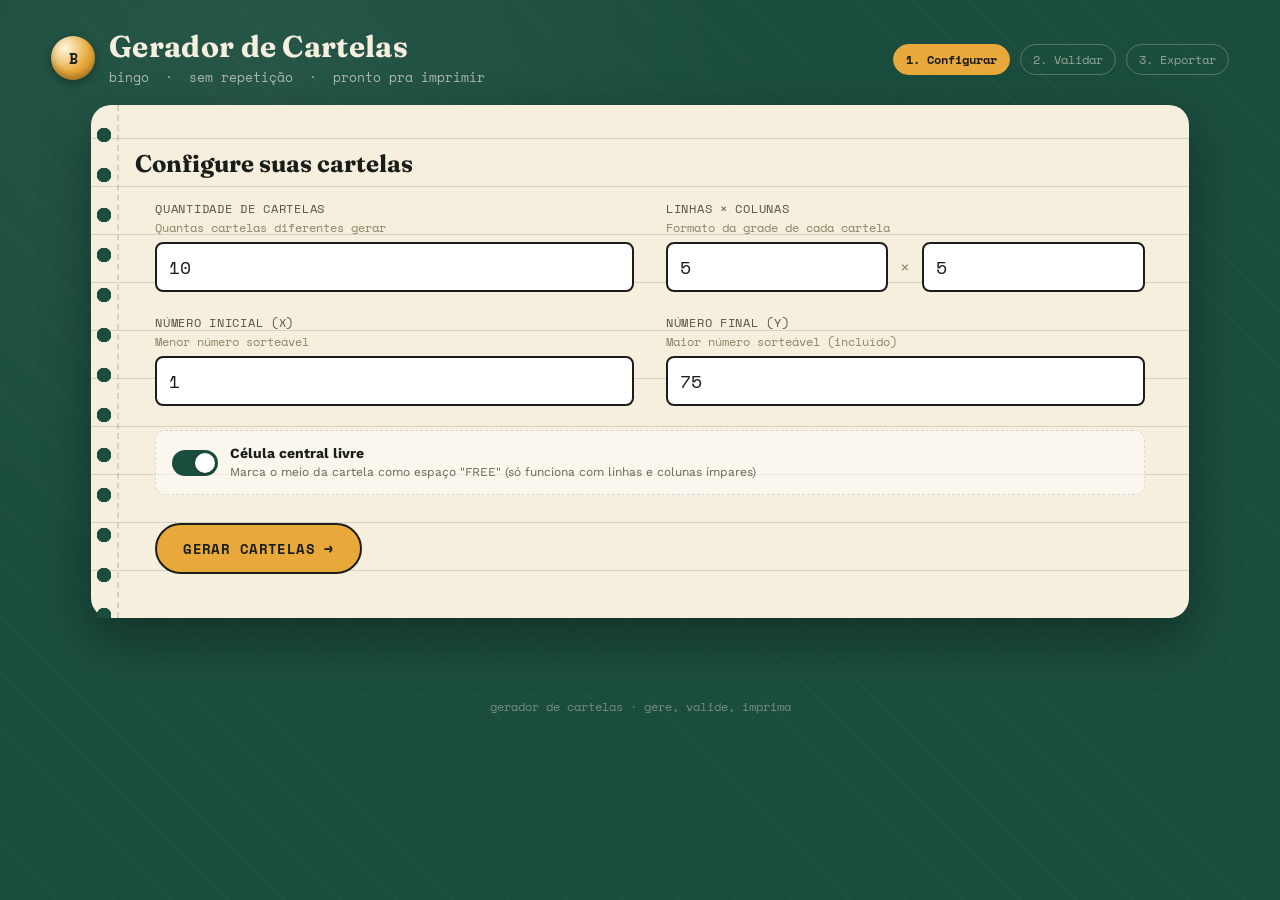
==== index.html @ a3cb7a87 "Rename geradorCartela.html to index.html" ====
<!DOCTYPE html>
<html lang="pt-BR">
<head>
<meta charset="UTF-8">
<meta name="viewport" content="width=device-width, initial-scale=1.0">
<title>Gerador de Cartelas de Bingo</title>
<link rel="preconnect" href="https://fonts.googleapis.com">
<link href="https://fonts.googleapis.com/css2?family=Fraunces:opsz,wght@9..144,500;9..144,600;9..144,700;9..144,900&family=Space+Mono:wght@400;700&family=Work+Sans:wght@400;500;600;700&display=swap" rel="stylesheet">
<style>
  :root{
    --felt: #1B4D3E;
    --felt-dark: #123A2E;
    --paper: #F7EFDD;
    --paper-dark: #EFE3C6;
    --ink: #1A1E1B;
    --gold: #E8A93A;
    --gold-dark: #C68A22;
    --red: #C1443A;
    --line: rgba(26,30,27,0.14);

    --card-bg: #FBF5E6;
    --card-border: #1A1E1B;
    --card-number: #1A1E1B;
    --card-accent: #C1443A;
    --cell-w: 56px;
    --cell-h: 56px;
    --cell-font: 20px;
    --card-radius: 14px;
  }

  *{box-sizing:border-box;}
  html,body{margin:0;padding:0;}
  body{
    background: var(--felt);
    background-image:
      radial-gradient(circle at 20% 10%, rgba(255,255,255,0.05), transparent 40%),
      repeating-linear-gradient(45deg, rgba(255,255,255,0.015) 0 2px, transparent 2px 40px);
    color: var(--ink);
    font-family: 'Work Sans', sans-serif;
    min-height:100vh;
  }

  h1,h2,h3{ font-family:'Fraunces', serif; margin:0; }

  .topbar{
    padding: 28px clamp(16px,4vw,56px) 18px;
    display:flex; align-items:baseline; justify-content:space-between; gap:16px; flex-wrap:wrap;
  }
  .brand{ display:flex; align-items:center; gap:14px; }
  .brand .ball{
    width:44px; height:44px; border-radius:50%;
    background: radial-gradient(circle at 32% 28%, #fff7e0, var(--gold) 55%, var(--gold-dark) 100%);
    box-shadow: inset 0 -4px 6px rgba(0,0,0,0.25), 0 3px 8px rgba(0,0,0,0.35);
    display:flex; align-items:center; justify-content:center;
    font-family:'Space Mono', monospace; font-weight:700; color:#1A1E1B; font-size:15px;
  }
  .brand h1{ color: var(--paper); font-size: clamp(22px,3vw,30px); font-weight:700; letter-spacing:0.3px; }
  .brand .sub{ color: rgba(247,239,221,0.65); font-size:13px; margin-top:2px; font-family:'Space Mono',monospace; }

  .steps{ display:flex; gap:10px; font-family:'Space Mono', monospace; font-size:12px; color: rgba(247,239,221,0.55); }
  .steps span{ padding:6px 12px; border:1px solid rgba(247,239,221,0.25); border-radius:20px; }
  .steps span.active{ background: var(--gold); color:#1A1E1B; border-color: var(--gold); font-weight:700; }

  main{ padding: 0 clamp(16px,4vw,56px) 60px; max-width:1200px; margin:0 auto; }

  .view{ display:none; }
  .view.active{ display:block; }

  .ticket-panel{
    background: var(--paper);
    border-radius: 20px;
    padding: clamp(20px,4vw,44px);
    box-shadow: 0 20px 50px rgba(0,0,0,0.35);
    position:relative;
    background-image: repeating-linear-gradient(0deg, transparent 0 47px, var(--line) 47px 48px);
  }
  .ticket-panel::before{
    content:"";
    position:absolute; left:0; top:0; bottom:0; width:26px;
    background-image: radial-gradient(circle at 13px 30px, var(--felt) 7px, transparent 7.5px);
    background-size: 26px 40px;
    background-repeat: repeat-y;
    border-right: 2px dashed var(--line);
  }
  .form-grid{
    display:grid; grid-template-columns: repeat(2, 1fr); gap: 22px 32px;
    margin-top: 22px; margin-left: 20px;
  }
  .field{ display:flex; flex-direction:column; gap:6px; }
  .field.full{ grid-column: 1 / -1; }
  label{ font-family:'Space Mono', monospace; font-size:12px; text-transform:uppercase; letter-spacing:0.06em; color: #55523f; }
  label .hint{ text-transform:none; letter-spacing:0; display:block; font-size:12px; color:#8a8564; margin-top:2px; }
  input[type=number]{
    font-family:'Space Mono', monospace; font-size:18px; padding:10px 12px;
    border: 2px solid var(--ink); border-radius:8px; background:#fff; color:var(--ink);
    width:100%;
  }
  input[type=number]:focus{ outline:3px solid var(--gold); outline-offset:1px; }
  .range-row{ display:flex; align-items:center; gap:12px; }
  .range-row input{ flex:1; }
  .range-row span{ font-family:'Space Mono', monospace; color:#8a8564; }

  .toggle-row{
    display:flex; align-items:center; gap:12px; margin-left:20px; margin-top:24px;
    padding: 14px 16px; background: rgba(255,255,255,0.5); border:1px dashed var(--line); border-radius:10px;
  }
  .switch{ position:relative; width:46px; height:26px; flex:none; }
  .switch input{ opacity:0; width:0; height:0; }
  .slider-toggle{
    position:absolute; inset:0; background:#cfc7a8; border-radius:20px; cursor:pointer; transition:.2s;
  }
  .slider-toggle::before{
    content:""; position:absolute; width:20px; height:20px; left:3px; top:3px; background:#fff; border-radius:50%; transition:.2s;
    box-shadow:0 1px 3px rgba(0,0,0,0.3);
  }
  .switch input:checked + .slider-toggle{ background: var(--felt); }
  .switch input:checked + .slider-toggle::before{ transform: translateX(20px); }
  .toggle-row .txt strong{ display:block; font-size:14px; }
  .toggle-row .txt span{ font-size:12px; color:#6b6850; }

  .msg{ margin: 18px 20px 0; padding:12px 14px; border-radius:8px; font-size:14px; font-family:'Space Mono',monospace; display:none; }
  .msg.error{ background: rgba(193,68,58,0.12); border:1px solid var(--red); color:#7a2b24; display:block; }
  .msg.warn{ background: rgba(232,169,58,0.16); border:1px solid var(--gold-dark); color:#6b4c0c; display:block; }

  .btn{
    font-family:'Space Mono', monospace; font-weight:700; font-size:14px; letter-spacing:0.03em;
    padding: 13px 26px; border-radius: 999px; border: 2px solid var(--ink); cursor:pointer;
    background: var(--gold); color:#1A1E1B; transition: transform .12s ease, box-shadow .12s ease;
    text-transform:uppercase;
  }
  .btn:hover{ transform: translateY(-2px); box-shadow: 0 6px 14px rgba(0,0,0,0.25); }
  .btn:active{ transform: translateY(0); }
  .btn.secondary{ background: transparent; color: var(--paper); border-color: rgba(247,239,221,0.5); }
  .btn.secondary:hover{ background: rgba(247,239,221,0.08); }
  .btn.ghost{ background:#fff; }
  .btn:disabled{ opacity:.45; cursor:not-allowed; transform:none; box-shadow:none; }

  .actions{ margin: 28px 20px 0; display:flex; gap:14px; flex-wrap:wrap; align-items:center; }

  .layout{ display:grid; grid-template-columns: 300px 1fr; gap:28px; align-items:start; }
  @media (max-width: 880px){ .layout{ grid-template-columns: 1fr; } }

  .control-panel{
    background: var(--paper); border-radius:16px; padding:20px; position:sticky; top:20px;
    box-shadow: 0 14px 34px rgba(0,0,0,0.3);
  }
  .control-panel h3{ font-size:17px; margin-bottom:14px; }
  .ctrl{ margin-bottom:16px; }
  .ctrl label{ display:flex; justify-content:space-between; margin-bottom:6px; }
  .ctrl input[type=range]{ width:100%; accent-color: var(--felt); }
  .ctrl input[type=color]{ width:100%; height:36px; border:2px solid var(--ink); border-radius:8px; padding:2px; background:#fff; cursor:pointer; }
  .ctrl .val{ font-family:'Space Mono',monospace; color:#8a8564; }
  .control-panel .divider{ height:1px; background: var(--line); margin: 18px 0; }
  .control-panel .btn{ width:100%; margin-top:6px; }
  .swatches{ display:flex; gap:8px; margin-top:8px; flex-wrap:wrap;}
  .swatch{ width:26px; height:26px; border-radius:50%; border:2px solid var(--ink); cursor:pointer; }

  .cards-wrap{ }
  .cards-toolbar{ display:flex; justify-content:space-between; align-items:center; margin-bottom:16px; flex-wrap:wrap; gap:10px; }
  .cards-toolbar .count{ color: var(--paper); font-family:'Space Mono', monospace; font-size:13px; }
  .cards-grid{
    display:grid; grid-template-columns: repeat(auto-fill, minmax(280px,1fr)); gap:22px;
  }

  .bingo-card{
    background: var(--card-bg);
    border: 3px solid var(--card-border);
    border-radius: var(--card-radius);
    padding: 14px 14px 16px;
    position:relative;
    box-shadow: 0 10px 22px rgba(0,0,0,0.28);
  }
  .bingo-card .card-head{
    display:flex; justify-content:space-between; align-items:center; margin-bottom:10px;
    border-bottom: 2px dashed var(--card-border); padding-bottom:8px;
  }
  .bingo-card .card-title{ font-family:'Fraunces',serif; font-weight:700; font-size:18px; color: var(--card-accent); letter-spacing:0.5px; }
  .bingo-card .card-num{ font-family:'Space Mono',monospace; font-size:11px; color: var(--card-number); opacity:0.6; }
  .bingo-grid{ display:grid; gap:6px; justify-content:center; }
  .bingo-cell{
    width: var(--cell-w); height: var(--cell-h);
    display:flex; align-items:center; justify-content:center;
    font-family:'Space Mono', monospace; font-weight:700; font-size: var(--cell-font);
    color: var(--card-number);
    background: rgba(255,255,255,0.5);
    border: 1.5px solid var(--card-border);
    border-radius: 6px;
  }
  .bingo-cell.free{ background: var(--card-accent); color:#fff; font-size: calc(var(--cell-font) * 0.6); }

  .dup-banner{
    margin-bottom:16px; padding:12px 16px; border-radius:10px; background: rgba(232,169,58,0.9);
    color:#1A1E1B; font-family:'Space Mono',monospace; font-size:13px; display:none;
  }

  .export-info{ background: var(--paper); border-radius:16px; padding:24px 26px; margin-bottom:24px; box-shadow: 0 14px 34px rgba(0,0,0,0.3); }
  .export-info p{ margin: 8px 0; line-height:1.55; }
  .export-info .steps-list{ font-family:'Space Mono',monospace; font-size:13px; background:#fff; border-radius:10px; padding:14px 18px; margin-top:12px; }
  .export-info .steps-list li{ margin-bottom:6px; }

  select.pp{
    font-family:'Space Mono',monospace; font-size:13px; padding:8px 10px; border-radius:8px; border:2px solid var(--ink); background:#fff;
  }

  footer{ text-align:center; padding: 20px; color: rgba(247,239,221,0.4); font-family:'Space Mono',monospace; font-size:12px; }

  @media print{
    body{ background:#fff; }
    .no-print{ display:none !important; }
    .topbar, .control-panel, .export-info, .cards-toolbar, .dup-banner, footer{ display:none !important; }
    main{ padding:0; max-width:none; }
    .cards-grid{
      display:grid;
      grid-template-columns: repeat(var(--print-cols, 2), 1fr);
      gap: 14px;
    }
    .bingo-card{ box-shadow:none; break-inside: avoid; page-break-inside: avoid; }
    /* ↓↓↓ CORREÇÃO PRINCIPAL: permite que a view com print-active apareça na impressão */
    .view{ display:none !important; }
    .view.print-active{ display:block !important; }
  }
</style>
</head>
<body>

<div class="topbar no-print">
  <div class="brand">
    <div class="ball">B</div>
    <div>
      <h1>Gerador de Cartelas</h1>
      <div class="sub">bingo &nbsp;·&nbsp; sem repetição &nbsp;·&nbsp; pronto pra imprimir</div>
    </div>
  </div>
  <div class="steps">
    <span id="stepTag1" class="active">1. Configurar</span>
    <span id="stepTag2">2. Validar</span>
    <span id="stepTag3">3. Exportar</span>
  </div>
</div>

<main>

  <section id="view1" class="view active">
    <div class="ticket-panel">
      <h2>Configure suas cartelas</h2>
      <div class="form-grid">
        <div class="field">
          <label>Quantidade de cartelas
            <span class="hint">Quantas cartelas diferentes gerar</span>
          </label>
          <input type="number" id="qtdCartelas" min="1" value="10">
        </div>

        <div class="field">
          <label>Linhas × Colunas
            <span class="hint">Formato da grade de cada cartela</span>
          </label>
          <div class="range-row">
            <input type="number" id="linhas" min="1" value="5">
            <span>×</span>
            <input type="number" id="colunas" min="1" value="5">
          </div>
        </div>

        <div class="field">
          <label>Número inicial (X)
            <span class="hint">Menor número sorteável</span>
          </label>
          <input type="number" id="numMin" value="1">
        </div>

        <div class="field">
          <label>Número final (Y)
            <span class="hint">Maior número sorteável (incluído)</span>
          </label>
          <input type="number" id="numMax" value="75">
        </div>
      </div>

      <div class="toggle-row">
        <label class="switch">
          <input type="checkbox" id="centroLivre" checked>
          <span class="slider-toggle"></span>
        </label>
        <div class="txt">
          <strong>Célula central livre</strong>
          <span>Marca o meio da cartela como espaço "FREE" (só funciona com linhas e colunas ímpares)</span>
        </div>
      </div>

      <div id="msgBox" class="msg"></div>

      <div class="actions">
        <button class="btn" id="btnGerar">Gerar cartelas →</button>
      </div>
    </div>
  </section>

  <section id="view2" class="view">
    <div class="dup-banner" id="dupBanner"></div>
    <div class="layout">
      <aside class="control-panel no-print">
        <h3>Ajustar aparência</h3>

        <div class="ctrl">
          <label>Cor de fundo <span class="val" id="vBg"></span></label>
          <input type="color" id="cBg" value="#fbf5e6">
        </div>
        <div class="ctrl">
          <label>Cor da borda / números <span class="val" id="vBorder"></span></label>
          <input type="color" id="cBorder" value="#1a1e1b">
        </div>
        <div class="ctrl">
          <label>Cor de destaque (título / free) <span class="val" id="vAccent"></span></label>
          <input type="color" id="cAccent" value="#c1443a">
        </div>

        <div class="divider"></div>

        <div class="ctrl">
          <label>Largura da célula <span class="val" id="vCellW">56px</span></label>
          <input type="range" id="cellW" min="30" max="90" value="56">
        </div>
        <div class="ctrl">
          <label>Altura da célula <span class="val" id="vCellH">56px</span></label>
          <input type="range" id="cellH" min="30" max="90" value="56">
        </div>
        <div class="ctrl">
          <label>Tamanho da fonte <span class="val" id="vFont">20px</span></label>
          <input type="range" id="cellFont" min="10" max="36" value="20">
        </div>
        <div class="ctrl">
          <label>Arredondamento da cartela <span class="val" id="vRadius">14px</span></label>
          <input type="range" id="cardRadius" min="0" max="30" value="14">
        </div>

        <div class="divider"></div>
        <button class="btn secondary" id="btnVoltar" style="width:100%;">← Voltar e reconfigurar</button>
        <button class="btn ghost" id="btnIrExportar" style="width:100%; margin-top:10px;">Ir para exportação →</button>
      </aside>

      <div class="cards-wrap">
        <div class="cards-toolbar">
          <div class="count" id="cardsCount"></div>
        </div>
        <div class="cards-grid" id="cardsGrid"></div>
      </div>
    </div>
  </section>

  <section id="view3" class="view">
    <div class="export-info no-print">
      <h2>Exportar em PDF</h2>
      <p>As cartelas abaixo já estão formatadas para impressão. Escolha quantas cartelas por linha na
      página impressa e clique em <strong>Imprimir / Salvar PDF</strong> — isso abre a caixa de impressão do
      navegador, onde você escolhe "Salvar como PDF" no destino.</p>
      <div style="display:flex; gap:16px; align-items:center; flex-wrap:wrap; margin-top:14px;">
        <label style="font-family:'Space Mono',monospace; font-size:13px;">Cartelas por linha na página:
          <select class="pp" id="printCols">
            <option value="1">1</option>
            <option value="2" selected>2</option>
            <option value="3">3</option>
            <option value="4">4</option>
          </select>
        </label>
        <button class="btn" id="btnImprimir">🖨 Imprimir / Salvar PDF</button>
        <button class="btn secondary" id="btnVoltar2">← Voltar para validação</button>
      </div>
      <ol class="steps-list">
        <li>Clique em "Imprimir / Salvar PDF".</li>
        <li>Na janela de impressão, selecione o destino "Salvar como PDF".</li>
        <li>Confirme e escolha onde salvar o arquivo.</li>
      </ol>
    </div>
    <div class="cards-grid" id="cardsGridPrint"></div>
  </section>

</main>

<footer class="no-print">gerador de cartelas · gere, valide, imprima</footer>

<script>
(function(){
  "use strict";

  const el = id => document.getElementById(id);

  const view1 = el('view1'), view2 = el('view2'), view3 = el('view3');
  const stepTag1 = el('stepTag1'), stepTag2 = el('stepTag2'), stepTag3 = el('stepTag3');

  let state = {
    cards: [],
    rows: 5,
    cols: 5,
    freeCenter: true
  };

  function showView(n){
    // Remove classes de todas as views e steps
    [view1, view2, view3].forEach(v => {
      v.classList.remove('active', 'print-active');
    });
    [stepTag1, stepTag2, stepTag3].forEach(s => s.classList.remove('active'));

    if(n === 1) {
      view1.classList.add('active');
      stepTag1.classList.add('active');
    }
    if(n === 2) {
      view2.classList.add('active');
      stepTag2.classList.add('active');
    }
    if(n === 3) {
      view3.classList.add('active');
      view3.classList.add('print-active');  // ← CORREÇÃO: agora a view3 aparece na impressão
      stepTag3.classList.add('active');
    }
  }

  function showMsg(text, type){
    const box = el('msgBox');
    box.textContent = text;
    box.className = 'msg ' + type;
  }
  function clearMsg(){
    const box = el('msgBox');
    box.textContent = '';
    box.className = 'msg';
  }

  function nCr(n,r){
    if(r<0 || r>n) return 0;
    r = Math.min(r, n-r);
    let result = 1;
    for(let i=0;i<r;i++){
      result *= (n-i)/(i+1);
      if(result > 1e15) return 1e15;
    }
    return result;
  }

  function computeBands(min, max, cols){
    const total = max - min + 1;
    const base = Math.floor(total/cols);
    const extra = total % cols;
    const bands = [];
    let start = min;
    for(let i=0;i<cols;i++){
      const size = base + (i < extra ? 1 : 0);
      bands.push({min:start, max:start+size-1, size});
      start += size;
    }
    return bands;
  }

  function shuffle(arr){
    for(let i=arr.length-1;i>0;i--){
      const j = Math.floor(Math.random()*(i+1));
      [arr[i],arr[j]] = [arr[j],arr[i]];
    }
    return arr;
  }

  function pickRandom(min,max,count){
    const pool = [];
    for(let v=min; v<=max; v++) pool.push(v);
    shuffle(pool);
    return pool.slice(0,count);
  }

  function isSequential(flatNumbers){
    if(flatNumbers.length < 3) return false;
    let asc = true, desc = true;
    for(let i=1;i<flatNumbers.length;i++){
      if(flatNumbers[i] !== flatNumbers[i-1]+1) asc = false;
      if(flatNumbers[i] !== flatNumbers[i-1]-1) desc = false;
    }
    return asc || desc;
  }

  function cardFingerprint(grid){
    return grid.map(row => row.map(c => c.free ? 'F' : c.n).join(',')).join('|');
  }

  function generateCards(qtd, rows, cols, min, max, freeCenter){
    const total = max - min + 1;
    const hasCenter = freeCenter && rows % 2 === 1 && cols % 2 === 1;
    const centerRow = Math.floor(rows/2), centerCol = Math.floor(cols/2);

    const bands = computeBands(min, max, cols);

    for(let c=0;c<cols;c++){
      const needed = rows - ((hasCenter && c===centerCol) ? 1 : 0);
      if(bands[c].size < needed){
        return { error: `A faixa de números é pequena demais: a coluna ${c+1} precisa de ${needed} número(s) únicos, mas só tem ${bands[c].size} disponível(is) (de ${bands[c].min} a ${bands[c].max}). Aumente o intervalo X–Y ou reduza linhas/colunas.` };
      }
    }

    let estimate = 1;
    for(let c=0;c<cols;c++){
      const needed = rows - ((hasCenter && c===centerCol) ? 1 : 0);
      estimate *= nCr(bands[c].size, needed);
      if(estimate > 1e12){ estimate = 1e12; break; }
    }

    const fingerprints = new Set();
    const cards = [];
    const MAX_ATTEMPTS_PER_CARD = 500;

    for(let i=0;i<qtd;i++){
      let placed = false;
      for(let attempt=0; attempt<MAX_ATTEMPTS_PER_CARD && !placed; attempt++){
        const colValues = [];
        for(let c=0;c<cols;c++){
          const needed = rows - ((hasCenter && c===centerCol) ? 1 : 0);
          let vals = pickRandom(bands[c].min, bands[c].max, needed);
          vals = shuffle(vals);
          colValues.push(vals);
        }

        const grid = [];
        for(let r=0;r<rows;r++){
          const row = [];
          for(let c=0;c<cols;c++){
            if(hasCenter && r===centerRow && c===centerCol){
              row.push({free:true});
            } else {
              const idx = (hasCenter && c===centerCol && r>centerRow) ? r-1 : r;
              row.push({n: colValues[c][idx], free:false});
            }
          }
          grid.push(row);
        }

        const flat = [];
        grid.forEach(row => row.forEach(cell => { if(!cell.free) flat.push(cell.n); }));

        if(isSequential(flat)) continue;

        const fp = cardFingerprint(grid);
        if(fingerprints.has(fp)) continue;

        fingerprints.add(fp);
        cards.push(grid);
        placed = true;
      }
      if(!placed){
        return {
          error: `Só foi possível gerar ${cards.length} cartela(s) únicas e sem sequência de ${qtd} pedidas. A combinação de intervalo de números e tamanho da cartela não comporta tantas cartelas diferentes. Tente aumentar o intervalo X–Y, reduzir a quantidade de cartelas, ou reduzir o tamanho da grade.`,
          partial: cards
        };
      }
    }

    return { cards, estimate };
  }

  el('btnGerar').addEventListener('click', () => {
    clearMsg();
    const qtd = parseInt(el('qtdCartelas').value, 10);
    const rows = parseInt(el('linhas').value, 10);
    const cols = parseInt(el('colunas').value, 10);
    const min = parseInt(el('numMin').value, 10);
    const max = parseInt(el('numMax').value, 10);
    const freeCenter = el('centroLivre').checked;

    if(!qtd || qtd < 1){ showMsg('Informe uma quantidade de cartelas válida (mínimo 1).', 'error'); return; }
    if(!rows || rows < 1 || !cols || cols < 1){ showMsg('Informe linhas e colunas válidas (mínimo 1).', 'error'); return; }
    if(isNaN(min) || isNaN(max) || max <= min){ showMsg('O número final (Y) precisa ser maior que o número inicial (X).', 'error'); return; }
    if((max - min + 1) < rows*cols){ showMsg(`O intervalo de ${min} a ${max} tem apenas ${max-min+1} números, mas cada cartela precisa de até ${rows*cols} números. Aumente o intervalo.`, 'error'); return; }

    const result = generateCards(qtd, rows, cols, min, max, freeCenter);

    if(result.error && (!result.partial || result.partial.length===0)){
      showMsg(result.error, 'error');
      return;
    }
    if(result.error && result.partial){
      showMsg(result.error, 'warn');
      state.cards = result.partial;
    } else {
      state.cards = result.cards;
    }
    state.rows = rows; state.cols = cols; state.freeCenter = freeCenter && rows%2===1 && cols%2===1;

    renderCards();
    showView(2);
  });

  function buildCardHTML(grid, index){
    const rows = grid.length, cols = grid[0].length;
    let cellsHTML = '';
    grid.forEach(row => row.forEach(cell => {
      if(cell.free){
        cellsHTML += `<div class="bingo-cell free">FREE</div>`;
      } else {
        cellsHTML += `<div class="bingo-cell">${cell.n}</div>`;
      }
    }));
    return `
      <div class="bingo-card">
        <div class="card-head">
          <div class="card-title">BINGO</div>
          <div class="card-num">Nº ${String(index+1).padStart(3,'0')}</div>
        </div>
        <div class="bingo-grid" style="grid-template-columns: repeat(${cols}, var(--cell-w));">
          ${cellsHTML}
        </div>
      </div>`;
  }

  function renderCards(){
    const gridEl = el('cardsGrid');
    const gridPrintEl = el('cardsGridPrint');
    let html = '';
    state.cards.forEach((grid, i) => { html += buildCardHTML(grid, i); });
    gridEl.innerHTML = html;
    gridPrintEl.innerHTML = html;
    el('cardsCount').textContent = `${state.cards.length} cartela(s) geradas · ${state.rows}×${state.cols} · ${state.freeCenter ? 'com' : 'sem'} espaço livre central`;
    el('dupBanner').style.display = 'none';
  }

  function applyStyles(){
    const root = document.documentElement.style;
    root.setProperty('--card-bg', el('cBg').value);
    root.setProperty('--card-border', el('cBorder').value);
    root.setProperty('--card-number', el('cBorder').value);
    root.setProperty('--card-accent', el('cAccent').value);
    root.setProperty('--cell-w', el('cellW').value + 'px');
    root.setProperty('--cell-h', el('cellH').value + 'px');
    root.setProperty('--cell-font', el('cellFont').value + 'px');
    root.setProperty('--card-radius', el('cardRadius').value + 'px');

    el('vBg').textContent = el('cBg').value;
    el('vBorder').textContent = el('cBorder').value;
    el('vAccent').textContent = el('cAccent').value;
    el('vCellW').textContent = el('cellW').value + 'px';
    el('vCellH').textContent = el('cellH').value + 'px';
    el('vFont').textContent = el('cellFont').value + 'px';
    el('vRadius').textContent = el('cardRadius').value + 'px';
  }
  ['cBg','cBorder','cAccent','cellW','cellH','cellFont','cardRadius'].forEach(id=>{
    el(id).addEventListener('input', applyStyles);
  });
  applyStyles();

  el('btnVoltar').addEventListener('click', () => showView(1));
  el('btnVoltar2').addEventListener('click', () => showView(2));
  el('btnIrExportar').addEventListener('click', () => showView(3));

  el('printCols').addEventListener('change', () => {
    document.documentElement.style.setProperty('--print-cols', el('printCols').value);
  });
  document.documentElement.style.setProperty('--print-cols', el('printCols').value);

  el('btnImprimir').addEventListener('click', () => {
    window.print();
  });

})();
</script>
</body>
</html>
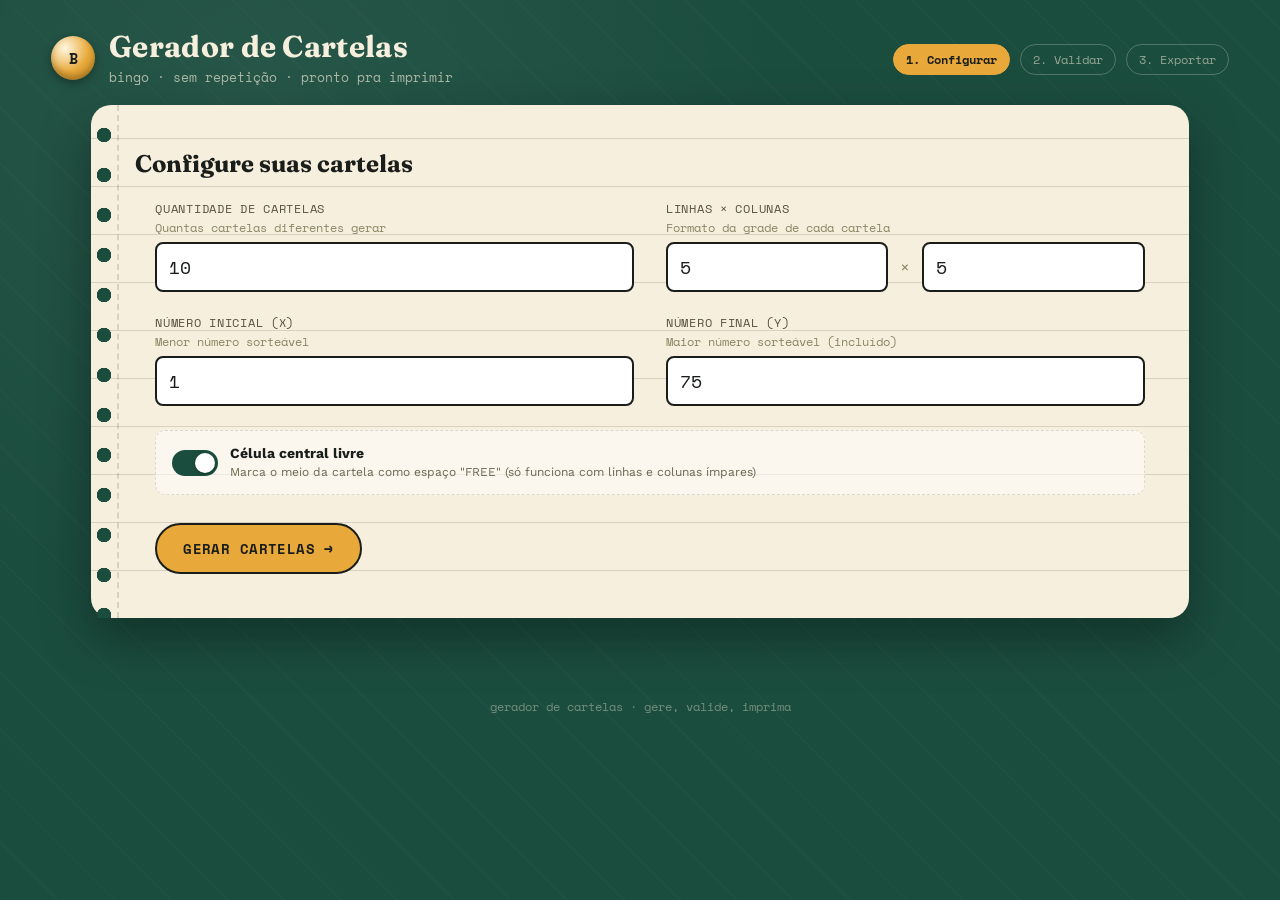
==== commit d4c9c112: "Add files via upload" ====
--- a/index.html
+++ b/index.html
@@ -1,663 +1,187 @@
 <!DOCTYPE html>
 <html lang="pt-BR">
+
 <head>
-<meta charset="UTF-8">
-<meta name="viewport" content="width=device-width, initial-scale=1.0">
-<title>Gerador de Cartelas de Bingo</title>
-<link rel="preconnect" href="https://fonts.googleapis.com">
-<link href="https://fonts.googleapis.com/css2?family=Fraunces:opsz,wght@9..144,500;9..144,600;9..144,700;9..144,900&family=Space+Mono:wght@400;700&family=Work+Sans:wght@400;500;600;700&display=swap" rel="stylesheet">
-<style>
-  :root{
-    --felt: #1B4D3E;
-    --felt-dark: #123A2E;
-    --paper: #F7EFDD;
-    --paper-dark: #EFE3C6;
-    --ink: #1A1E1B;
-    --gold: #E8A93A;
-    --gold-dark: #C68A22;
-    --red: #C1443A;
-    --line: rgba(26,30,27,0.14);
+  <meta charset="UTF-8">
+  <meta name="viewport" content="width=device-width, initial-scale=1.0">
+  <title>Gerador de Cartelas de Bingo</title>
+  <link rel="preconnect" href="https://fonts.googleapis.com">
+  <link
+    href="https://fonts.googleapis.com/css2?family=Fraunces:opsz,wght@9..144,500;9..144,600;9..144,700;9..144,900&family=Space+Mono:wght@400;700&family=Work+Sans:wght@400;500;600;700&display=swap"
+    rel="stylesheet">
+  <link rel="stylesheet" href="styles.css">
+</head>
 
-    --card-bg: #FBF5E6;
-    --card-border: #1A1E1B;
-    --card-number: #1A1E1B;
-    --card-accent: #C1443A;
-    --cell-w: 56px;
-    --cell-h: 56px;
-    --cell-font: 20px;
-    --card-radius: 14px;
-  }
-
-  *{box-sizing:border-box;}
-  html,body{margin:0;padding:0;}
-  body{
-    background: var(--felt);
-    background-image:
-      radial-gradient(circle at 20% 10%, rgba(255,255,255,0.05), transparent 40%),
-      repeating-linear-gradient(45deg, rgba(255,255,255,0.015) 0 2px, transparent 2px 40px);
-    color: var(--ink);
-    font-family: 'Work Sans', sans-serif;
-    min-height:100vh;
-  }
-
-  h1,h2,h3{ font-family:'Fraunces', serif; margin:0; }
-
-  .topbar{
-    padding: 28px clamp(16px,4vw,56px) 18px;
-    display:flex; align-items:baseline; justify-content:space-between; gap:16px; flex-wrap:wrap;
-  }
-  .brand{ display:flex; align-items:center; gap:14px; }
-  .brand .ball{
-    width:44px; height:44px; border-radius:50%;
-    background: radial-gradient(circle at 32% 28%, #fff7e0, var(--gold) 55%, var(--gold-dark) 100%);
-    box-shadow: inset 0 -4px 6px rgba(0,0,0,0.25), 0 3px 8px rgba(0,0,0,0.35);
-    display:flex; align-items:center; justify-content:center;
-    font-family:'Space Mono', monospace; font-weight:700; color:#1A1E1B; font-size:15px;
-  }
-  .brand h1{ color: var(--paper); font-size: clamp(22px,3vw,30px); font-weight:700; letter-spacing:0.3px; }
-  .brand .sub{ color: rgba(247,239,221,0.65); font-size:13px; margin-top:2px; font-family:'Space Mono',monospace; }
-
-  .steps{ display:flex; gap:10px; font-family:'Space Mono', monospace; font-size:12px; color: rgba(247,239,221,0.55); }
-  .steps span{ padding:6px 12px; border:1px solid rgba(247,239,221,0.25); border-radius:20px; }
-  .steps span.active{ background: var(--gold); color:#1A1E1B; border-color: var(--gold); font-weight:700; }
-
-  main{ padding: 0 clamp(16px,4vw,56px) 60px; max-width:1200px; margin:0 auto; }
-
-  .view{ display:none; }
-  .view.active{ display:block; }
-
-  .ticket-panel{
-    background: var(--paper);
-    border-radius: 20px;
-    padding: clamp(20px,4vw,44px);
-    box-shadow: 0 20px 50px rgba(0,0,0,0.35);
-    position:relative;
-    background-image: repeating-linear-gradient(0deg, transparent 0 47px, var(--line) 47px 48px);
-  }
-  .ticket-panel::before{
-    content:"";
-    position:absolute; left:0; top:0; bottom:0; width:26px;
-    background-image: radial-gradient(circle at 13px 30px, var(--felt) 7px, transparent 7.5px);
-    background-size: 26px 40px;
-    background-repeat: repeat-y;
-    border-right: 2px dashed var(--line);
-  }
-  .form-grid{
-    display:grid; grid-template-columns: repeat(2, 1fr); gap: 22px 32px;
-    margin-top: 22px; margin-left: 20px;
-  }
-  .field{ display:flex; flex-direction:column; gap:6px; }
-  .field.full{ grid-column: 1 / -1; }
-  label{ font-family:'Space Mono', monospace; font-size:12px; text-transform:uppercase; letter-spacing:0.06em; color: #55523f; }
-  label .hint{ text-transform:none; letter-spacing:0; display:block; font-size:12px; color:#8a8564; margin-top:2px; }
-  input[type=number]{
-    font-family:'Space Mono', monospace; font-size:18px; padding:10px 12px;
-    border: 2px solid var(--ink); border-radius:8px; background:#fff; color:var(--ink);
-    width:100%;
-  }
-  input[type=number]:focus{ outline:3px solid var(--gold); outline-offset:1px; }
-  .range-row{ display:flex; align-items:center; gap:12px; }
-  .range-row input{ flex:1; }
-  .range-row span{ font-family:'Space Mono', monospace; color:#8a8564; }
-
-  .toggle-row{
-    display:flex; align-items:center; gap:12px; margin-left:20px; margin-top:24px;
-    padding: 14px 16px; background: rgba(255,255,255,0.5); border:1px dashed var(--line); border-radius:10px;
-  }
-  .switch{ position:relative; width:46px; height:26px; flex:none; }
-  .switch input{ opacity:0; width:0; height:0; }
-  .slider-toggle{
-    position:absolute; inset:0; background:#cfc7a8; border-radius:20px; cursor:pointer; transition:.2s;
-  }
-  .slider-toggle::before{
-    content:""; position:absolute; width:20px; height:20px; left:3px; top:3px; background:#fff; border-radius:50%; transition:.2s;
-    box-shadow:0 1px 3px rgba(0,0,0,0.3);
-  }
-  .switch input:checked + .slider-toggle{ background: var(--felt); }
-  .switch input:checked + .slider-toggle::before{ transform: translateX(20px); }
-  .toggle-row .txt strong{ display:block; font-size:14px; }
-  .toggle-row .txt span{ font-size:12px; color:#6b6850; }
-
-  .msg{ margin: 18px 20px 0; padding:12px 14px; border-radius:8px; font-size:14px; font-family:'Space Mono',monospace; display:none; }
-  .msg.error{ background: rgba(193,68,58,0.12); border:1px solid var(--red); color:#7a2b24; display:block; }
-  .msg.warn{ background: rgba(232,169,58,0.16); border:1px solid var(--gold-dark); color:#6b4c0c; display:block; }
-
-  .btn{
-    font-family:'Space Mono', monospace; font-weight:700; font-size:14px; letter-spacing:0.03em;
-    padding: 13px 26px; border-radius: 999px; border: 2px solid var(--ink); cursor:pointer;
-    background: var(--gold); color:#1A1E1B; transition: transform .12s ease, box-shadow .12s ease;
-    text-transform:uppercase;
-  }
-  .btn:hover{ transform: translateY(-2px); box-shadow: 0 6px 14px rgba(0,0,0,0.25); }
-  .btn:active{ transform: translateY(0); }
-  .btn.secondary{ background: transparent; color: var(--paper); border-color: rgba(247,239,221,0.5); }
-  .btn.secondary:hover{ background: rgba(247,239,221,0.08); }
-  .btn.ghost{ background:#fff; }
-  .btn:disabled{ opacity:.45; cursor:not-allowed; transform:none; box-shadow:none; }
-
-  .actions{ margin: 28px 20px 0; display:flex; gap:14px; flex-wrap:wrap; align-items:center; }
-
-  .layout{ display:grid; grid-template-columns: 300px 1fr; gap:28px; align-items:start; }
-  @media (max-width: 880px){ .layout{ grid-template-columns: 1fr; } }
-
-  .control-panel{
-    background: var(--paper); border-radius:16px; padding:20px; position:sticky; top:20px;
-    box-shadow: 0 14px 34px rgba(0,0,0,0.3);
-  }
-  .control-panel h3{ font-size:17px; margin-bottom:14px; }
-  .ctrl{ margin-bottom:16px; }
-  .ctrl label{ display:flex; justify-content:space-between; margin-bottom:6px; }
-  .ctrl input[type=range]{ width:100%; accent-color: var(--felt); }
-  .ctrl input[type=color]{ width:100%; height:36px; border:2px solid var(--ink); border-radius:8px; padding:2px; background:#fff; cursor:pointer; }
-  .ctrl .val{ font-family:'Space Mono',monospace; color:#8a8564; }
-  .control-panel .divider{ height:1px; background: var(--line); margin: 18px 0; }
-  .control-panel .btn{ width:100%; margin-top:6px; }
-  .swatches{ display:flex; gap:8px; margin-top:8px; flex-wrap:wrap;}
-  .swatch{ width:26px; height:26px; border-radius:50%; border:2px solid var(--ink); cursor:pointer; }
-
-  .cards-wrap{ }
-  .cards-toolbar{ display:flex; justify-content:space-between; align-items:center; margin-bottom:16px; flex-wrap:wrap; gap:10px; }
-  .cards-toolbar .count{ color: var(--paper); font-family:'Space Mono', monospace; font-size:13px; }
-  .cards-grid{
-    display:grid; grid-template-columns: repeat(auto-fill, minmax(280px,1fr)); gap:22px;
-  }
-
-  .bingo-card{
-    background: var(--card-bg);
-    border: 3px solid var(--card-border);
-    border-radius: var(--card-radius);
-    padding: 14px 14px 16px;
-    position:relative;
-    box-shadow: 0 10px 22px rgba(0,0,0,0.28);
-  }
-  .bingo-card .card-head{
-    display:flex; justify-content:space-between; align-items:center; margin-bottom:10px;
-    border-bottom: 2px dashed var(--card-border); padding-bottom:8px;
-  }
-  .bingo-card .card-title{ font-family:'Fraunces',serif; font-weight:700; font-size:18px; color: var(--card-accent); letter-spacing:0.5px; }
-  .bingo-card .card-num{ font-family:'Space Mono',monospace; font-size:11px; color: var(--card-number); opacity:0.6; }
-  .bingo-grid{ display:grid; gap:6px; justify-content:center; }
-  .bingo-cell{
-    width: var(--cell-w); height: var(--cell-h);
-    display:flex; align-items:center; justify-content:center;
-    font-family:'Space Mono', monospace; font-weight:700; font-size: var(--cell-font);
-    color: var(--card-number);
-    background: rgba(255,255,255,0.5);
-    border: 1.5px solid var(--card-border);
-    border-radius: 6px;
-  }
-  .bingo-cell.free{ background: var(--card-accent); color:#fff; font-size: calc(var(--cell-font) * 0.6); }
-
-  .dup-banner{
-    margin-bottom:16px; padding:12px 16px; border-radius:10px; background: rgba(232,169,58,0.9);
-    color:#1A1E1B; font-family:'Space Mono',monospace; font-size:13px; display:none;
-  }
-
-  .export-info{ background: var(--paper); border-radius:16px; padding:24px 26px; margin-bottom:24px; box-shadow: 0 14px 34px rgba(0,0,0,0.3); }
-  .export-info p{ margin: 8px 0; line-height:1.55; }
-  .export-info .steps-list{ font-family:'Space Mono',monospace; font-size:13px; background:#fff; border-radius:10px; padding:14px 18px; margin-top:12px; }
-  .export-info .steps-list li{ margin-bottom:6px; }
-
-  select.pp{
-    font-family:'Space Mono',monospace; font-size:13px; padding:8px 10px; border-radius:8px; border:2px solid var(--ink); background:#fff;
-  }
-
-  footer{ text-align:center; padding: 20px; color: rgba(247,239,221,0.4); font-family:'Space Mono',monospace; font-size:12px; }
-
-  @media print{
-    body{ background:#fff; }
-    .no-print{ display:none !important; }
-    .topbar, .control-panel, .export-info, .cards-toolbar, .dup-banner, footer{ display:none !important; }
-    main{ padding:0; max-width:none; }
-    .cards-grid{
-      display:grid;
-      grid-template-columns: repeat(var(--print-cols, 2), 1fr);
-      gap: 14px;
-    }
-    .bingo-card{ box-shadow:none; break-inside: avoid; page-break-inside: avoid; }
-    /* ↓↓↓ CORREÇÃO PRINCIPAL: permite que a view com print-active apareça na impressão */
-    .view{ display:none !important; }
-    .view.print-active{ display:block !important; }
-  }
-</style>
-</head>
 <body>
-
-<div class="topbar no-print">
-  <div class="brand">
-    <div class="ball">B</div>
-    <div>
-      <h1>Gerador de Cartelas</h1>
-      <div class="sub">bingo &nbsp;·&nbsp; sem repetição &nbsp;·&nbsp; pronto pra imprimir</div>
+  <div class="topbar no-print">
+    <div class="brand">
+      <div class="ball">B</div>
+      <div>
+        <h1>Gerador de Cartelas</h1>
+        <div class="sub">bingo · sem repetição · pronto pra imprimir</div>
+      </div>
+    </div>
+    <div class="steps" id="stepsContainer">
+      <button class="step-btn active" data-step="1">1. Configurar</button>
+      <button class="step-btn" data-step="2">2. Validar</button>
+      <button class="step-btn" data-step="3">3. Exportar</button>
     </div>
   </div>
-  <div class="steps">
-    <span id="stepTag1" class="active">1. Configurar</span>
-    <span id="stepTag2">2. Validar</span>
-    <span id="stepTag3">3. Exportar</span>
-  </div>
-</div>
 
-<main>
-
-  <section id="view1" class="view active">
-    <div class="ticket-panel">
-      <h2>Configure suas cartelas</h2>
-      <div class="form-grid">
-        <div class="field">
-          <label>Quantidade de cartelas
-            <span class="hint">Quantas cartelas diferentes gerar</span>
-          </label>
-          <input type="number" id="qtdCartelas" min="1" value="10">
-        </div>
-
-        <div class="field">
-          <label>Linhas × Colunas
-            <span class="hint">Formato da grade de cada cartela</span>
-          </label>
-          <div class="range-row">
-            <input type="number" id="linhas" min="1" value="5">
-            <span>×</span>
-            <input type="number" id="colunas" min="1" value="5">
+  <main>
+    <!-- VIEW 1 -->
+    <section id="view1" class="view active">
+      <div class="ticket-panel">
+        <h2>Configure suas cartelas</h2>
+        <div class="form-grid">
+          <div class="field">
+            <label>Quantidade de cartelas <span class="hint">Quantas cartelas diferentes gerar</span></label>
+            <input type="number" id="qtdCartelas" min="1" value="10">
+          </div>
+          <div class="field">
+            <label>Linhas × Colunas <span class="hint">Formato da grade de cada cartela</span></label>
+            <div class="range-row">
+              <input type="number" id="linhas" min="1" value="5">
+              <span>×</span>
+              <input type="number" id="colunas" min="1" value="5">
+            </div>
+          </div>
+          <div class="field">
+            <label>Número inicial (X) <span class="hint">Menor número sorteável</span></label>
+            <input type="number" id="numMin" value="1">
+          </div>
+          <div class="field">
+            <label>Número final (Y) <span class="hint">Maior número sorteável (incluído)</span></label>
+            <input type="number" id="numMax" value="75">
           </div>
         </div>
 
-        <div class="field">
-          <label>Número inicial (X)
-            <span class="hint">Menor número sorteável</span>
+        <div class="toggle-row">
+          <label class="switch">
+            <input type="checkbox" id="centroLivre" checked>
+            <span class="slider-toggle"></span>
           </label>
-          <input type="number" id="numMin" value="1">
+          <div class="txt">
+            <strong>Célula central livre</strong>
+            <span>Marca o meio da cartela como espaço "FREE" (só funciona com linhas e colunas ímpares)</span>
+          </div>
         </div>
 
-        <div class="field">
-          <label>Número final (Y)
-            <span class="hint">Maior número sorteável (incluído)</span>
-          </label>
-          <input type="number" id="numMax" value="75">
+        <div id="msgBox" class="msg"></div>
+
+        <div class="actions">
+          <button class="btn" id="btnGerar">Gerar cartelas →</button>
         </div>
       </div>
+    </section>
 
-      <div class="toggle-row">
-        <label class="switch">
-          <input type="checkbox" id="centroLivre" checked>
-          <span class="slider-toggle"></span>
-        </label>
-        <div class="txt">
-          <strong>Célula central livre</strong>
-          <span>Marca o meio da cartela como espaço "FREE" (só funciona com linhas e colunas ímpares)</span>
+    <!-- VIEW 2 -->
+    <section id="view2" class="view">
+      <div class="dup-banner" id="dupBanner"></div>
+      <div class="layout">
+        <aside class="control-panel no-print">
+          <h3>Ajustar aparência</h3>
+          <!-- Dentro do control-panel, após o último controle de cor e antes do divider -->
+          <div class="ctrl">
+            <label>Título da cartela</label>
+            <input type="text" id="cardTitle" value="BINGO" placeholder="Ex: Bingo da Escola"
+              style="width:100%; font-family: 'Space Mono', monospace; padding:8px; border:2px solid var(--ink); border-radius:8px;">
+          </div>
+
+          <div class="divider"></div>
+
+          <div class="ctrl">
+            <label>Texto da célula livre</label>
+            <input type="text" id="freeText" value="FREE" placeholder="Ex: GRÁTIS"
+              style="width:100%; font-family: 'Space Mono', monospace; padding:8px; border:2px solid var(--ink); border-radius:8px;">
+          </div>
+
+          <div class="ctrl">
+            <label>Imagem na célula livre <span style="font-size:10px; color:#8a8564;">(substitui o
+                texto)</span></label>
+            <input type="file" id="freeImage" accept="image/*"
+              style="width:100%; font-family: 'Space Mono', monospace; padding:6px; border:2px solid var(--ink); border-radius:8px;">
+            <button id="removeImage" class="btn ghost" style="margin-top:6px; padding:8px 14px; font-size:12px;">Remover
+              imagem</button>
+          </div>
+          <div class="ctrl">
+            <label>Cor de fundo <span class="val" id="vBg"></span></label>
+            <input type="color" id="cBg" value="#fbf5e6">
+          </div>
+          <div class="ctrl">
+            <label>Cor da borda / números <span class="val" id="vBorder"></span></label>
+            <input type="color" id="cBorder" value="#1a1e1b">
+          </div>
+          <div class="ctrl">
+            <label>Cor de destaque (título / free) <span class="val" id="vAccent"></span></label>
+            <input type="color" id="cAccent" value="#c1443a">
+          </div>
+
+          <div class="divider"></div>
+
+          <div class="ctrl">
+            <label>Largura da célula <span class="val" id="vCellW">56px</span></label>
+            <input type="range" id="cellW" min="30" max="90" value="56">
+          </div>
+          <div class="ctrl">
+            <label>Altura da célula <span class="val" id="vCellH">56px</span></label>
+            <input type="range" id="cellH" min="30" max="90" value="56">
+          </div>
+          <div class="ctrl">
+            <label>Tamanho da fonte <span class="val" id="vFont">20px</span></label>
+            <input type="range" id="cellFont" min="10" max="36" value="20">
+          </div>
+          <div class="ctrl">
+            <label>Arredondamento da cartela <span class="val" id="vRadius">14px</span></label>
+            <input type="range" id="cardRadius" min="0" max="30" value="14">
+          </div>
+
+          <div class="divider"></div>
+          <button class="btn secondary" id="btnVoltar">← Voltar e reconfigurar</button>
+          <button class="btn ghost" id="btnIrExportar">Ir para exportação →</button>
+        </aside>
+
+        <div class="cards-wrap">
+          <div class="cards-toolbar">
+            <div class="count" id="cardsCount"></div>
+          </div>
+          <div class="cards-grid" id="cardsGrid"></div>
         </div>
       </div>
+    </section>
 
-      <div id="msgBox" class="msg"></div>
+    <!-- VIEW 3 -->
+    <section id="view3" class="view">
+      <div class="export-info no-print">
+        <h2>Exportar em PDF</h2>
+        <p>As cartelas abaixo já estão formatadas para impressão. Escolha quantas cartelas por linha na página impressa
+          e clique em <strong>Imprimir / Salvar PDF</strong> — isso abre a caixa de impressão do navegador, onde você
+          escolhe "Salvar como PDF" no destino.</p>
+        <div style="display:flex; gap:16px; align-items:center; flex-wrap:wrap; margin-top:14px;">
+          <label style="font-family:'Space Mono',monospace; font-size:13px;">Cartelas por linha na página:
+            <select class="pp" id="printCols">
+              <option value="1">1</option>
+              <option value="2" selected>2</option>
+              <option value="3">3</option>
+              <option value="4">4</option>
+            </select>
+          </label>
+          <button class="btn" id="btnImprimir">🖨 Imprimir / Salvar PDF</button>
+          <button class="btn secondary" id="btnVoltar2">← Voltar para validação</button>
+        </div>
+        <ol class="steps-list">
+          <li>Clique em "Imprimir / Salvar PDF".</li>
+          <li>Na janela de impressão, selecione o destino "Salvar como PDF".</li>
+          <li>Confirme e escolha onde salvar o arquivo.</li>
+        </ol>
+      </div>
+      <div class="cards-grid" id="cardsGridPrint"></div>
+    </section>
+  </main>
 
-      <div class="actions">
-        <button class="btn" id="btnGerar">Gerar cartelas →</button>
-      </div>
-    </div>
-  </section>
+  <footer class="no-print">gerador de cartelas · gere, valide, imprima</footer>
 
-  <section id="view2" class="view">
-    <div class="dup-banner" id="dupBanner"></div>
-    <div class="layout">
-      <aside class="control-panel no-print">
-        <h3>Ajustar aparência</h3>
+  <script src="script.js"></script>
+</body>
 
-        <div class="ctrl">
-          <label>Cor de fundo <span class="val" id="vBg"></span></label>
-          <input type="color" id="cBg" value="#fbf5e6">
-        </div>
-        <div class="ctrl">
-          <label>Cor da borda / números <span class="val" id="vBorder"></span></label>
-          <input type="color" id="cBorder" value="#1a1e1b">
-        </div>
-        <div class="ctrl">
-          <label>Cor de destaque (título / free) <span class="val" id="vAccent"></span></label>
-          <input type="color" id="cAccent" value="#c1443a">
-        </div>
-
-        <div class="divider"></div>
-
-        <div class="ctrl">
-          <label>Largura da célula <span class="val" id="vCellW">56px</span></label>
-          <input type="range" id="cellW" min="30" max="90" value="56">
-        </div>
-        <div class="ctrl">
-          <label>Altura da célula <span class="val" id="vCellH">56px</span></label>
-          <input type="range" id="cellH" min="30" max="90" value="56">
-        </div>
-        <div class="ctrl">
-          <label>Tamanho da fonte <span class="val" id="vFont">20px</span></label>
-          <input type="range" id="cellFont" min="10" max="36" value="20">
-        </div>
-        <div class="ctrl">
-          <label>Arredondamento da cartela <span class="val" id="vRadius">14px</span></label>
-          <input type="range" id="cardRadius" min="0" max="30" value="14">
-        </div>
-
-        <div class="divider"></div>
-        <button class="btn secondary" id="btnVoltar" style="width:100%;">← Voltar e reconfigurar</button>
-        <button class="btn ghost" id="btnIrExportar" style="width:100%; margin-top:10px;">Ir para exportação →</button>
-      </aside>
-
-      <div class="cards-wrap">
-        <div class="cards-toolbar">
-          <div class="count" id="cardsCount"></div>
-        </div>
-        <div class="cards-grid" id="cardsGrid"></div>
-      </div>
-    </div>
-  </section>
-
-  <section id="view3" class="view">
-    <div class="export-info no-print">
-      <h2>Exportar em PDF</h2>
-      <p>As cartelas abaixo já estão formatadas para impressão. Escolha quantas cartelas por linha na
-      página impressa e clique em <strong>Imprimir / Salvar PDF</strong> — isso abre a caixa de impressão do
-      navegador, onde você escolhe "Salvar como PDF" no destino.</p>
-      <div style="display:flex; gap:16px; align-items:center; flex-wrap:wrap; margin-top:14px;">
-        <label style="font-family:'Space Mono',monospace; font-size:13px;">Cartelas por linha na página:
-          <select class="pp" id="printCols">
-            <option value="1">1</option>
-            <option value="2" selected>2</option>
-            <option value="3">3</option>
-            <option value="4">4</option>
-          </select>
-        </label>
-        <button class="btn" id="btnImprimir">🖨 Imprimir / Salvar PDF</button>
-        <button class="btn secondary" id="btnVoltar2">← Voltar para validação</button>
-      </div>
-      <ol class="steps-list">
-        <li>Clique em "Imprimir / Salvar PDF".</li>
-        <li>Na janela de impressão, selecione o destino "Salvar como PDF".</li>
-        <li>Confirme e escolha onde salvar o arquivo.</li>
-      </ol>
-    </div>
-    <div class="cards-grid" id="cardsGridPrint"></div>
-  </section>
-
-</main>
-
-<footer class="no-print">gerador de cartelas · gere, valide, imprima</footer>
-
-<script>
-(function(){
-  "use strict";
-
-  const el = id => document.getElementById(id);
-
-  const view1 = el('view1'), view2 = el('view2'), view3 = el('view3');
-  const stepTag1 = el('stepTag1'), stepTag2 = el('stepTag2'), stepTag3 = el('stepTag3');
-
-  let state = {
-    cards: [],
-    rows: 5,
-    cols: 5,
-    freeCenter: true
-  };
-
-  function showView(n){
-    // Remove classes de todas as views e steps
-    [view1, view2, view3].forEach(v => {
-      v.classList.remove('active', 'print-active');
-    });
-    [stepTag1, stepTag2, stepTag3].forEach(s => s.classList.remove('active'));
-
-    if(n === 1) {
-      view1.classList.add('active');
-      stepTag1.classList.add('active');
-    }
-    if(n === 2) {
-      view2.classList.add('active');
-      stepTag2.classList.add('active');
-    }
-    if(n === 3) {
-      view3.classList.add('active');
-      view3.classList.add('print-active');  // ← CORREÇÃO: agora a view3 aparece na impressão
-      stepTag3.classList.add('active');
-    }
-  }
-
-  function showMsg(text, type){
-    const box = el('msgBox');
-    box.textContent = text;
-    box.className = 'msg ' + type;
-  }
-  function clearMsg(){
-    const box = el('msgBox');
-    box.textContent = '';
-    box.className = 'msg';
-  }
-
-  function nCr(n,r){
-    if(r<0 || r>n) return 0;
-    r = Math.min(r, n-r);
-    let result = 1;
-    for(let i=0;i<r;i++){
-      result *= (n-i)/(i+1);
-      if(result > 1e15) return 1e15;
-    }
-    return result;
-  }
-
-  function computeBands(min, max, cols){
-    const total = max - min + 1;
-    const base = Math.floor(total/cols);
-    const extra = total % cols;
-    const bands = [];
-    let start = min;
-    for(let i=0;i<cols;i++){
-      const size = base + (i < extra ? 1 : 0);
-      bands.push({min:start, max:start+size-1, size});
-      start += size;
-    }
-    return bands;
-  }
-
-  function shuffle(arr){
-    for(let i=arr.length-1;i>0;i--){
-      const j = Math.floor(Math.random()*(i+1));
-      [arr[i],arr[j]] = [arr[j],arr[i]];
-    }
-    return arr;
-  }
-
-  function pickRandom(min,max,count){
-    const pool = [];
-    for(let v=min; v<=max; v++) pool.push(v);
-    shuffle(pool);
-    return pool.slice(0,count);
-  }
-
-  function isSequential(flatNumbers){
-    if(flatNumbers.length < 3) return false;
-    let asc = true, desc = true;
-    for(let i=1;i<flatNumbers.length;i++){
-      if(flatNumbers[i] !== flatNumbers[i-1]+1) asc = false;
-      if(flatNumbers[i] !== flatNumbers[i-1]-1) desc = false;
-    }
-    return asc || desc;
-  }
-
-  function cardFingerprint(grid){
-    return grid.map(row => row.map(c => c.free ? 'F' : c.n).join(',')).join('|');
-  }
-
-  function generateCards(qtd, rows, cols, min, max, freeCenter){
-    const total = max - min + 1;
-    const hasCenter = freeCenter && rows % 2 === 1 && cols % 2 === 1;
-    const centerRow = Math.floor(rows/2), centerCol = Math.floor(cols/2);
-
-    const bands = computeBands(min, max, cols);
-
-    for(let c=0;c<cols;c++){
-      const needed = rows - ((hasCenter && c===centerCol) ? 1 : 0);
-      if(bands[c].size < needed){
-        return { error: `A faixa de números é pequena demais: a coluna ${c+1} precisa de ${needed} número(s) únicos, mas só tem ${bands[c].size} disponível(is) (de ${bands[c].min} a ${bands[c].max}). Aumente o intervalo X–Y ou reduza linhas/colunas.` };
-      }
-    }
-
-    let estimate = 1;
-    for(let c=0;c<cols;c++){
-      const needed = rows - ((hasCenter && c===centerCol) ? 1 : 0);
-      estimate *= nCr(bands[c].size, needed);
-      if(estimate > 1e12){ estimate = 1e12; break; }
-    }
-
-    const fingerprints = new Set();
-    const cards = [];
-    const MAX_ATTEMPTS_PER_CARD = 500;
-
-    for(let i=0;i<qtd;i++){
-      let placed = false;
-      for(let attempt=0; attempt<MAX_ATTEMPTS_PER_CARD && !placed; attempt++){
-        const colValues = [];
-        for(let c=0;c<cols;c++){
-          const needed = rows - ((hasCenter && c===centerCol) ? 1 : 0);
-          let vals = pickRandom(bands[c].min, bands[c].max, needed);
-          vals = shuffle(vals);
-          colValues.push(vals);
-        }
-
-        const grid = [];
-        for(let r=0;r<rows;r++){
-          const row = [];
-          for(let c=0;c<cols;c++){
-            if(hasCenter && r===centerRow && c===centerCol){
-              row.push({free:true});
-            } else {
-              const idx = (hasCenter && c===centerCol && r>centerRow) ? r-1 : r;
-              row.push({n: colValues[c][idx], free:false});
-            }
-          }
-          grid.push(row);
-        }
-
-        const flat = [];
-        grid.forEach(row => row.forEach(cell => { if(!cell.free) flat.push(cell.n); }));
-
-        if(isSequential(flat)) continue;
-
-        const fp = cardFingerprint(grid);
-        if(fingerprints.has(fp)) continue;
-
-        fingerprints.add(fp);
-        cards.push(grid);
-        placed = true;
-      }
-      if(!placed){
-        return {
-          error: `Só foi possível gerar ${cards.length} cartela(s) únicas e sem sequência de ${qtd} pedidas. A combinação de intervalo de números e tamanho da cartela não comporta tantas cartelas diferentes. Tente aumentar o intervalo X–Y, reduzir a quantidade de cartelas, ou reduzir o tamanho da grade.`,
-          partial: cards
-        };
-      }
-    }
-
-    return { cards, estimate };
-  }
-
-  el('btnGerar').addEventListener('click', () => {
-    clearMsg();
-    const qtd = parseInt(el('qtdCartelas').value, 10);
-    const rows = parseInt(el('linhas').value, 10);
-    const cols = parseInt(el('colunas').value, 10);
-    const min = parseInt(el('numMin').value, 10);
-    const max = parseInt(el('numMax').value, 10);
-    const freeCenter = el('centroLivre').checked;
-
-    if(!qtd || qtd < 1){ showMsg('Informe uma quantidade de cartelas válida (mínimo 1).', 'error'); return; }
-    if(!rows || rows < 1 || !cols || cols < 1){ showMsg('Informe linhas e colunas válidas (mínimo 1).', 'error'); return; }
-    if(isNaN(min) || isNaN(max) || max <= min){ showMsg('O número final (Y) precisa ser maior que o número inicial (X).', 'error'); return; }
-    if((max - min + 1) < rows*cols){ showMsg(`O intervalo de ${min} a ${max} tem apenas ${max-min+1} números, mas cada cartela precisa de até ${rows*cols} números. Aumente o intervalo.`, 'error'); return; }
-
-    const result = generateCards(qtd, rows, cols, min, max, freeCenter);
-
-    if(result.error && (!result.partial || result.partial.length===0)){
-      showMsg(result.error, 'error');
-      return;
-    }
-    if(result.error && result.partial){
-      showMsg(result.error, 'warn');
-      state.cards = result.partial;
-    } else {
-      state.cards = result.cards;
-    }
-    state.rows = rows; state.cols = cols; state.freeCenter = freeCenter && rows%2===1 && cols%2===1;
-
-    renderCards();
-    showView(2);
-  });
-
-  function buildCardHTML(grid, index){
-    const rows = grid.length, cols = grid[0].length;
-    let cellsHTML = '';
-    grid.forEach(row => row.forEach(cell => {
-      if(cell.free){
-        cellsHTML += `<div class="bingo-cell free">FREE</div>`;
-      } else {
-        cellsHTML += `<div class="bingo-cell">${cell.n}</div>`;
-      }
-    }));
-    return `
-      <div class="bingo-card">
-        <div class="card-head">
-          <div class="card-title">BINGO</div>
-          <div class="card-num">Nº ${String(index+1).padStart(3,'0')}</div>
-        </div>
-        <div class="bingo-grid" style="grid-template-columns: repeat(${cols}, var(--cell-w));">
-          ${cellsHTML}
-        </div>
-      </div>`;
-  }
-
-  function renderCards(){
-    const gridEl = el('cardsGrid');
-    const gridPrintEl = el('cardsGridPrint');
-    let html = '';
-    state.cards.forEach((grid, i) => { html += buildCardHTML(grid, i); });
-    gridEl.innerHTML = html;
-    gridPrintEl.innerHTML = html;
-    el('cardsCount').textContent = `${state.cards.length} cartela(s) geradas · ${state.rows}×${state.cols} · ${state.freeCenter ? 'com' : 'sem'} espaço livre central`;
-    el('dupBanner').style.display = 'none';
-  }
-
-  function applyStyles(){
-    const root = document.documentElement.style;
-    root.setProperty('--card-bg', el('cBg').value);
-    root.setProperty('--card-border', el('cBorder').value);
-    root.setProperty('--card-number', el('cBorder').value);
-    root.setProperty('--card-accent', el('cAccent').value);
-    root.setProperty('--cell-w', el('cellW').value + 'px');
-    root.setProperty('--cell-h', el('cellH').value + 'px');
-    root.setProperty('--cell-font', el('cellFont').value + 'px');
-    root.setProperty('--card-radius', el('cardRadius').value + 'px');
-
-    el('vBg').textContent = el('cBg').value;
-    el('vBorder').textContent = el('cBorder').value;
-    el('vAccent').textContent = el('cAccent').value;
-    el('vCellW').textContent = el('cellW').value + 'px';
-    el('vCellH').textContent = el('cellH').value + 'px';
-    el('vFont').textContent = el('cellFont').value + 'px';
-    el('vRadius').textContent = el('cardRadius').value + 'px';
-  }
-  ['cBg','cBorder','cAccent','cellW','cellH','cellFont','cardRadius'].forEach(id=>{
-    el(id).addEventListener('input', applyStyles);
-  });
-  applyStyles();
-
-  el('btnVoltar').addEventListener('click', () => showView(1));
-  el('btnVoltar2').addEventListener('click', () => showView(2));
-  el('btnIrExportar').addEventListener('click', () => showView(3));
-
-  el('printCols').addEventListener('change', () => {
-    document.documentElement.style.setProperty('--print-cols', el('printCols').value);
-  });
-  document.documentElement.style.setProperty('--print-cols', el('printCols').value);
-
-  el('btnImprimir').addEventListener('click', () => {
-    window.print();
-  });
-
-})();
-</script>
-</body>
-</html>
+</html>
--- a/styles.css
+++ b/styles.css
@@ -0,0 +1,663 @@
+:root {
+    --felt: #1B4D3E;
+    --felt-dark: #123A2E;
+    --paper: #F7EFDD;
+    --paper-dark: #EFE3C6;
+    --ink: #1A1E1B;
+    --gold: #E8A93A;
+    --gold-dark: #C68A22;
+    --red: #C1443A;
+    --line: rgba(26, 30, 27, 0.14);
+
+    --card-bg: #FBF5E6;
+    --card-border: #1A1E1B;
+    --card-number: #1A1E1B;
+    --card-accent: #C1443A;
+    --cell-w: 56px;
+    --cell-h: 56px;
+    --cell-font: 20px;
+    --card-radius: 14px;
+}
+
+* {
+    box-sizing: border-box;
+}
+
+html,
+body {
+    margin: 0;
+    padding: 0;
+}
+
+body {
+    background: var(--felt);
+    background-image: radial-gradient(circle at 20% 10%, rgba(255, 255, 255, 0.05), transparent 40%),
+        repeating-linear-gradient(45deg, rgba(255, 255, 255, 0.015) 0 2px, transparent 2px 40px);
+    color: var(--ink);
+    font-family: 'Work Sans', sans-serif;
+    min-height: 100vh;
+}
+
+h1,
+h2,
+h3 {
+    font-family: 'Fraunces', serif;
+    margin: 0;
+}
+
+.topbar {
+    padding: 28px clamp(16px, 4vw, 56px) 18px;
+    display: flex;
+    align-items: baseline;
+    justify-content: space-between;
+    gap: 16px;
+    flex-wrap: wrap;
+}
+
+.brand {
+    display: flex;
+    align-items: center;
+    gap: 14px;
+}
+
+.brand .ball {
+    width: 44px;
+    height: 44px;
+    border-radius: 50%;
+    background: radial-gradient(circle at 32% 28%, #fff7e0, var(--gold) 55%, var(--gold-dark) 100%);
+    box-shadow: inset 0 -4px 6px rgba(0, 0, 0, 0.25), 0 3px 8px rgba(0, 0, 0, 0.35);
+    display: flex;
+    align-items: center;
+    justify-content: center;
+    font-family: 'Space Mono', monospace;
+    font-weight: 700;
+    color: #1A1E1B;
+    font-size: 15px;
+}
+
+.brand h1 {
+    color: var(--paper);
+    font-size: clamp(22px, 3vw, 30px);
+    font-weight: 700;
+    letter-spacing: 0.3px;
+}
+
+.brand .sub {
+    color: rgba(247, 239, 221, 0.65);
+    font-size: 13px;
+    margin-top: 2px;
+    font-family: 'Space Mono', monospace;
+}
+
+/* Steps como botões */
+.steps {
+    display: flex;
+    gap: 10px;
+    font-family: 'Space Mono', monospace;
+    font-size: 12px;
+}
+
+.step-btn {
+    padding: 6px 12px;
+    border: 1px solid rgba(247, 239, 221, 0.25);
+    border-radius: 20px;
+    background: transparent;
+    color: rgba(247, 239, 221, 0.55);
+    cursor: default;
+    font-family: inherit;
+    font-size: inherit;
+    transition: all 0.2s;
+}
+
+.step-btn.active {
+    background: var(--gold);
+    color: #1A1E1B;
+    border-color: var(--gold);
+    font-weight: 700;
+    cursor: default;
+}
+
+.step-btn.clickable {
+    cursor: pointer;
+    border-color: rgba(247, 239, 221, 0.6);
+    color: rgba(247, 239, 221, 0.8);
+}
+
+.step-btn.clickable:hover {
+    background: rgba(255, 255, 255, 0.1);
+    border-color: var(--gold);
+    color: var(--gold);
+}
+
+main {
+    padding: 0 clamp(16px, 4vw, 56px) 60px;
+    max-width: 1200px;
+    margin: 0 auto;
+}
+
+.view {
+    display: none;
+}
+
+.view.active {
+    display: block;
+}
+
+.ticket-panel {
+    background: var(--paper);
+    border-radius: 20px;
+    padding: clamp(20px, 4vw, 44px);
+    box-shadow: 0 20px 50px rgba(0, 0, 0, 0.35);
+    position: relative;
+    background-image: repeating-linear-gradient(0deg, transparent 0 47px, var(--line) 47px 48px);
+}
+
+.ticket-panel::before {
+    content: "";
+    position: absolute;
+    left: 0;
+    top: 0;
+    bottom: 0;
+    width: 26px;
+    background-image: radial-gradient(circle at 13px 30px, var(--felt) 7px, transparent 7.5px);
+    background-size: 26px 40px;
+    background-repeat: repeat-y;
+    border-right: 2px dashed var(--line);
+}
+
+.form-grid {
+    display: grid;
+    grid-template-columns: repeat(2, 1fr);
+    gap: 22px 32px;
+    margin-top: 22px;
+    margin-left: 20px;
+}
+
+.field {
+    display: flex;
+    flex-direction: column;
+    gap: 6px;
+}
+
+.field.full {
+    grid-column: 1 / -1;
+}
+
+label {
+    font-family: 'Space Mono', monospace;
+    font-size: 12px;
+    text-transform: uppercase;
+    letter-spacing: 0.06em;
+    color: #55523f;
+}
+
+label .hint {
+    text-transform: none;
+    letter-spacing: 0;
+    display: block;
+    font-size: 12px;
+    color: #8a8564;
+    margin-top: 2px;
+}
+
+input[type=number] {
+    font-family: 'Space Mono', monospace;
+    font-size: 18px;
+    padding: 10px 12px;
+    border: 2px solid var(--ink);
+    border-radius: 8px;
+    background: #fff;
+    color: var(--ink);
+    width: 100%;
+}
+
+input[type=number]:focus {
+    outline: 3px solid var(--gold);
+    outline-offset: 1px;
+}
+
+.range-row {
+    display: flex;
+    align-items: center;
+    gap: 12px;
+}
+
+.range-row input {
+    flex: 1;
+}
+
+.range-row span {
+    font-family: 'Space Mono', monospace;
+    color: #8a8564;
+}
+
+.toggle-row {
+    display: flex;
+    align-items: center;
+    gap: 12px;
+    margin-left: 20px;
+    margin-top: 24px;
+    padding: 14px 16px;
+    background: rgba(255, 255, 255, 0.5);
+    border: 1px dashed var(--line);
+    border-radius: 10px;
+}
+
+.switch {
+    position: relative;
+    width: 46px;
+    height: 26px;
+    flex: none;
+}
+
+.switch input {
+    opacity: 0;
+    width: 0;
+    height: 0;
+}
+
+.slider-toggle {
+    position: absolute;
+    inset: 0;
+    background: #cfc7a8;
+    border-radius: 20px;
+    cursor: pointer;
+    transition: .2s;
+}
+
+.slider-toggle::before {
+    content: "";
+    position: absolute;
+    width: 20px;
+    height: 20px;
+    left: 3px;
+    top: 3px;
+    background: #fff;
+    border-radius: 50%;
+    transition: .2s;
+    box-shadow: 0 1px 3px rgba(0, 0, 0, 0.3);
+}
+
+.switch input:checked+.slider-toggle {
+    background: var(--felt);
+}
+
+.switch input:checked+.slider-toggle::before {
+    transform: translateX(20px);
+}
+
+.toggle-row .txt strong {
+    display: block;
+    font-size: 14px;
+}
+
+.toggle-row .txt span {
+    font-size: 12px;
+    color: #6b6850;
+}
+
+.msg {
+    margin: 18px 20px 0;
+    padding: 12px 14px;
+    border-radius: 8px;
+    font-size: 14px;
+    font-family: 'Space Mono', monospace;
+    display: none;
+}
+
+.msg.error {
+    background: rgba(193, 68, 58, 0.12);
+    border: 1px solid var(--red);
+    color: #7a2b24;
+    display: block;
+}
+
+.msg.warn {
+    background: rgba(232, 169, 58, 0.16);
+    border: 1px solid var(--gold-dark);
+    color: #6b4c0c;
+    display: block;
+}
+
+.btn {
+    font-family: 'Space Mono', monospace;
+    font-weight: 700;
+    font-size: 14px;
+    letter-spacing: 0.03em;
+    padding: 13px 26px;
+    border-radius: 999px;
+    border: 2px solid var(--ink);
+    cursor: pointer;
+    background: var(--gold);
+    color: #1A1E1B;
+    transition: transform .12s ease, box-shadow .12s ease;
+    text-transform: uppercase;
+    display: inline-flex;
+    align-items: center;
+    justify-content: center;
+    gap: 6px;
+}
+
+.btn:hover {
+    transform: translateY(-2px);
+    box-shadow: 0 6px 14px rgba(0, 0, 0, 0.25);
+}
+
+.btn:active {
+    transform: translateY(0);
+}
+
+.btn.secondary {
+    background: var(--ink);
+    color: var(--paper);
+    border-color: var(--ink);
+}
+
+.btn.secondary:hover {
+    background: #2a2e2b;
+}
+
+.btn.ghost {
+    background: #fff;
+    color: var(--ink);
+    border-color: var(--ink);
+}
+
+.btn.ghost:hover {
+    background: #f0f0f0;
+}
+
+.btn:disabled {
+    opacity: .45;
+    cursor: not-allowed;
+    transform: none;
+    box-shadow: none;
+}
+
+.actions {
+    margin: 28px 20px 0;
+    display: flex;
+    gap: 14px;
+    flex-wrap: wrap;
+    align-items: center;
+}
+
+.layout {
+    display: grid;
+    grid-template-columns: 300px 1fr;
+    gap: 28px;
+    align-items: start;
+}
+
+@media (max-width: 880px) {
+    .layout {
+        grid-template-columns: 1fr;
+    }
+}
+
+.control-panel {
+    background: var(--paper);
+    border-radius: 16px;
+    padding: 20px;
+    position: sticky;
+    top: 20px;
+    box-shadow: 0 14px 34px rgba(0, 0, 0, 0.3);
+}
+
+.control-panel h3 {
+    font-size: 17px;
+    margin-bottom: 14px;
+    color: var(--ink);
+}
+
+.ctrl {
+    margin-bottom: 16px;
+}
+
+.ctrl label {
+    display: flex;
+    justify-content: space-between;
+    margin-bottom: 6px;
+    color: #55523f;
+}
+
+.ctrl input[type=range] {
+    width: 100%;
+    accent-color: var(--felt);
+}
+
+.ctrl input[type=color] {
+    width: 100%;
+    height: 36px;
+    border: 2px solid var(--ink);
+    border-radius: 8px;
+    padding: 2px;
+    background: #fff;
+    cursor: pointer;
+}
+
+.ctrl .val {
+    font-family: 'Space Mono', monospace;
+    color: #8a8564;
+}
+
+.control-panel .divider {
+    height: 1px;
+    background: var(--line);
+    margin: 18px 0;
+}
+
+.control-panel .btn {
+    width: 100%;
+    margin-top: 6px;
+}
+
+.cards-toolbar {
+    display: flex;
+    justify-content: space-between;
+    align-items: center;
+    margin-bottom: 16px;
+    flex-wrap: wrap;
+    gap: 10px;
+}
+
+.cards-toolbar .count {
+    color: var(--paper);
+    font-family: 'Space Mono', monospace;
+    font-size: 13px;
+}
+
+.cards-grid {
+    display: grid;
+    grid-template-columns: repeat(auto-fill, minmax(280px, 1fr));
+    gap: 22px;
+}
+
+.bingo-card {
+    background: var(--card-bg);
+    border: 3px solid var(--card-border);
+    border-radius: var(--card-radius);
+    padding: 14px 14px 16px;
+    position: relative;
+    box-shadow: 0 10px 22px rgba(0, 0, 0, 0.28);
+    -webkit-print-color-adjust: exact;
+    print-color-adjust: exact;
+}
+
+.bingo-card .card-head {
+    display: flex;
+    justify-content: space-between;
+    align-items: center;
+    margin-bottom: 10px;
+    border-bottom: 2px dashed var(--card-border);
+    padding-bottom: 8px;
+}
+
+.bingo-card .card-title {
+    font-family: 'Fraunces', serif;
+    font-weight: 700;
+    font-size: 18px;
+    color: var(--card-accent);
+    letter-spacing: 0.5px;
+}
+
+.bingo-card .card-num {
+    font-family: 'Space Mono', monospace;
+    font-size: 11px;
+    color: var(--card-number);
+    opacity: 0.6;
+}
+
+.bingo-grid {
+    display: grid;
+    gap: 6px;
+    justify-content: center;
+}
+
+.bingo-cell {
+    width: var(--cell-w);
+    height: var(--cell-h);
+    display: flex;
+    align-items: center;
+    justify-content: center;
+    font-family: 'Space Mono', monospace;
+    font-weight: 700;
+    font-size: var(--cell-font);
+    color: var(--card-number);
+    background: rgba(255, 255, 255, 0.5);
+    border: 1.5px solid var(--card-border);
+    border-radius: 6px;
+    overflow: hidden;
+    /* 🚫 impede que a imagem vaze */
+}
+
+
+.bingo-cell.free img {
+    width: 100%;
+    height: 100%;
+    object-fit: contain;
+    /* redimensiona sem distorcer */
+    display: block;
+}
+
+.dup-banner {
+    margin-bottom: 16px;
+    padding: 12px 16px;
+    border-radius: 10px;
+    background: rgba(232, 169, 58, 0.9);
+    color: #1A1E1B;
+    font-family: 'Space Mono', monospace;
+    font-size: 13px;
+    display: none;
+}
+
+.export-info {
+    background: var(--paper);
+    border-radius: 16px;
+    padding: 24px 26px;
+    margin-bottom: 24px;
+    box-shadow: 0 14px 34px rgba(0, 0, 0, 0.3);
+}
+
+.export-info p {
+    margin: 8px 0;
+    line-height: 1.55;
+}
+
+.export-info .steps-list {
+    font-family: 'Space Mono', monospace;
+    font-size: 13px;
+    background: #fff;
+    border-radius: 10px;
+    padding: 14px 18px;
+    margin-top: 12px;
+}
+
+.export-info .steps-list li {
+    margin-bottom: 6px;
+}
+
+select.pp {
+    font-family: 'Space Mono', monospace;
+    font-size: 13px;
+    padding: 8px 10px;
+    border-radius: 8px;
+    border: 2px solid var(--ink);
+    background: #fff;
+}
+
+footer {
+    text-align: center;
+    padding: 20px;
+    color: rgba(247, 239, 221, 0.4);
+    font-family: 'Space Mono', monospace;
+    font-size: 12px;
+}
+
+/* ===== IMPRESSÃO ===== */
+@media print {
+    body {
+        background: #fff !important;
+    }
+
+    .no-print {
+        display: none !important;
+    }
+
+    .topbar,
+    .control-panel,
+    .export-info,
+    .cards-toolbar,
+    .dup-banner,
+    footer {
+        display: none !important;
+    }
+
+    main {
+        padding: 0;
+        max-width: none;
+    }
+
+    .cards-grid {
+        display: grid;
+        grid-template-columns: repeat(var(--print-cols, 2), 1fr);
+        gap: 14px;
+    }
+
+    .bingo-card {
+        box-shadow: none !important;
+        break-inside: avoid;
+        page-break-inside: avoid;
+        background: var(--card-bg) !important;
+        -webkit-print-color-adjust: exact;
+        print-color-adjust: exact;
+    }
+
+    .bingo-cell {
+        -webkit-print-color-adjust: exact;
+        print-color-adjust: exact;
+    }
+
+    .bingo-cell.free {
+        background: var(--card-accent) !important;
+        color: #fff !important;
+        -webkit-print-color-adjust: exact;
+        print-color-adjust: exact;
+    }
+
+    /* Dentro da seção .bingo-cell.free, adicione regras para a imagem */
+    .bingo-cell.free img {
+        width: 100%;
+        height: 100%;
+        object-fit: contain;
+        display: block;
+    }
+
+    .view {
+        display: none !important;
+    }
+
+    .view.print-active {
+        display: block !important;
+    }
+}
